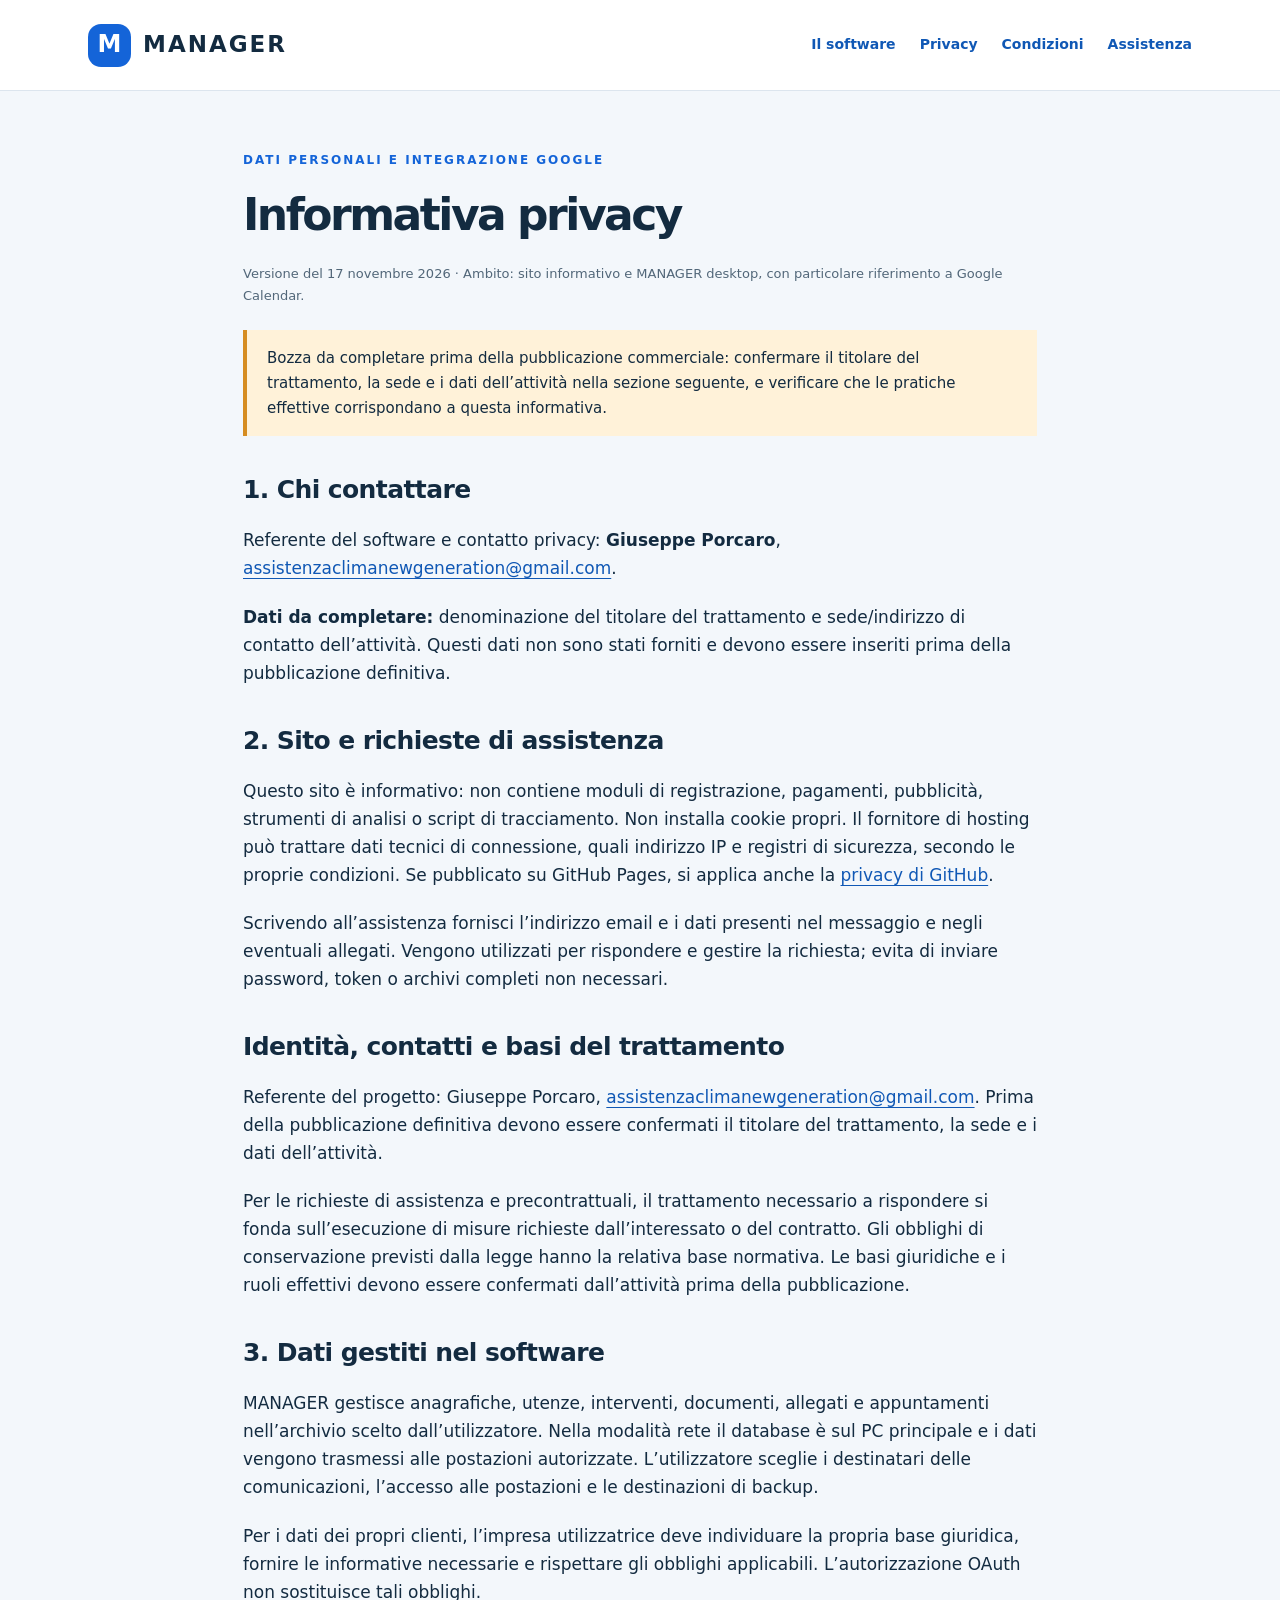
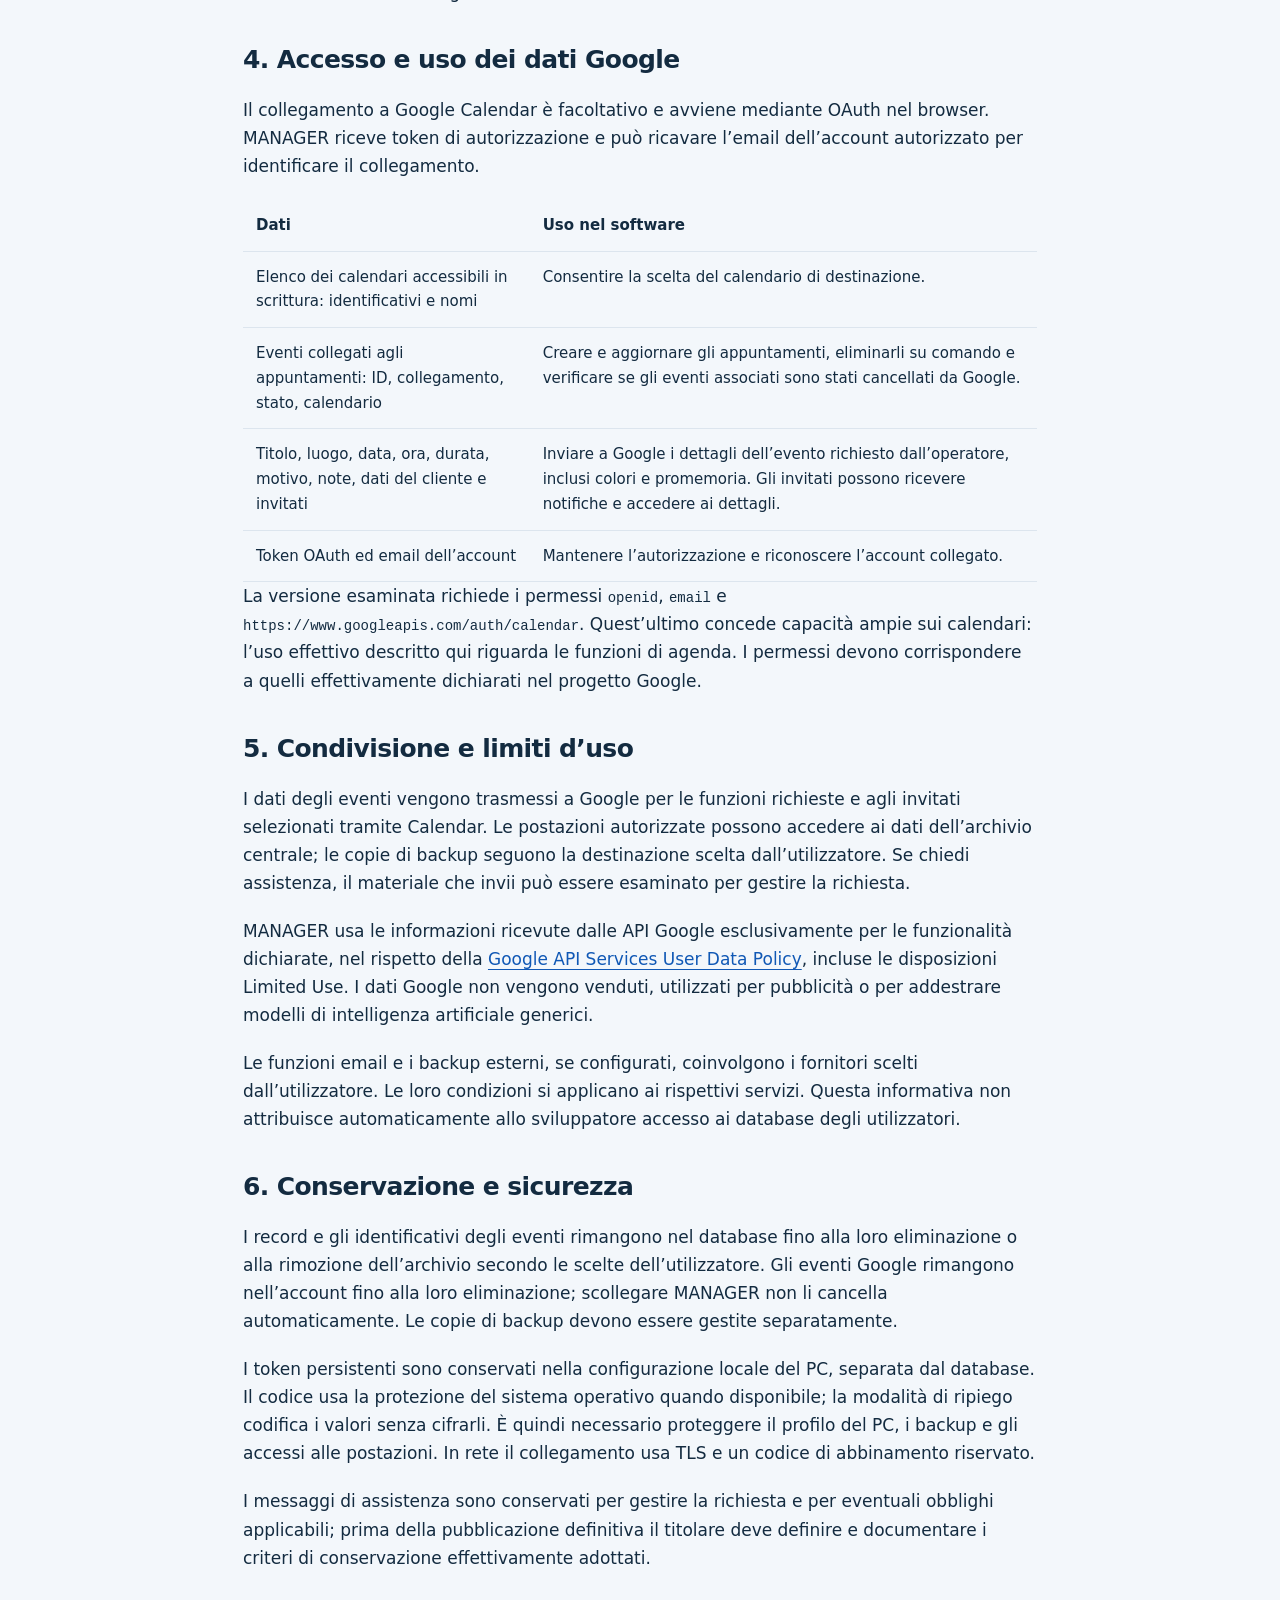
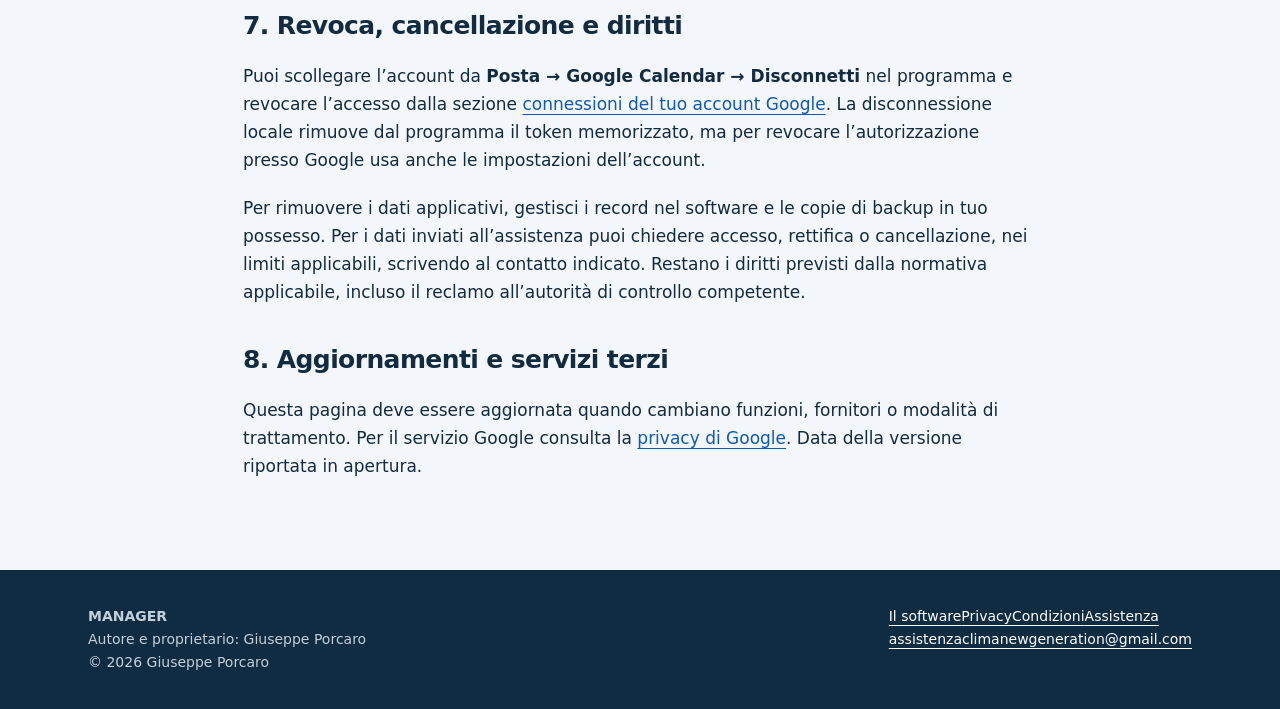
==== privacy.html @ 0ec97beb "Add files via upload" ====
<!doctype html><html lang="it"><head><meta charset="utf-8"><meta name="viewport" content="width=device-width,initial-scale=1"><meta name="description" content="Informativa privacy — MANAGER, gestione caldaie e climatizzatori di Giuseppe Porcaro."><title>Informativa privacy | MANAGER</title><link rel="stylesheet" href="assets/style.css"><link rel="icon" href="assets/favicon.svg" type="image/svg+xml"></head><body><a class="skip" href="#contenuto">Vai al contenuto</a><div class="top"><header class="wrap"><a class="brand" href="index.html"><span class="mark" aria-hidden="true">M</span>MANAGER</a><nav aria-label="Navigazione principale"><a href="index.html">Il software</a><a href="privacy.html" aria-current="page">Privacy</a><a href="termini.html">Condizioni</a><a href="assistenza.html">Assistenza</a></nav></header></div><main id="contenuto" class="wrap legal"><div class="eyebrow">Dati personali e integrazione Google</div><h1>Informativa privacy</h1><p class="note">Versione del 17 novembre 2026 · Ambito: sito informativo e MANAGER desktop, con particolare riferimento a Google Calendar.</p><div class="alert">Bozza da completare prima della pubblicazione commerciale: confermare il titolare del trattamento, la sede e i dati dell’attività nella sezione seguente, e verificare che le pratiche effettive corrispondano a questa informativa.</div><h2>1. Chi contattare</h2><p>Referente del software e contatto privacy: <strong>Giuseppe Porcaro</strong>, <a href="mailto:assistenzaclimanewgeneration@gmail.com">assistenzaclimanewgeneration@gmail.com</a>.</p><p><strong>Dati da completare:</strong> denominazione del titolare del trattamento e sede/indirizzo di contatto dell’attività. Questi dati non sono stati forniti e devono essere inseriti prima della pubblicazione definitiva.</p><h2>2. Sito e richieste di assistenza</h2><p>Questo sito è informativo: non contiene moduli di registrazione, pagamenti, pubblicità, strumenti di analisi o script di tracciamento. Non installa cookie propri. Il fornitore di hosting può trattare dati tecnici di connessione, quali indirizzo IP e registri di sicurezza, secondo le proprie condizioni. Se pubblicato su GitHub Pages, si applica anche la <a href="https://docs.github.com/en/site-policy/privacy-policies/github-general-privacy-statement">privacy di GitHub</a>.</p><p>Scrivendo all’assistenza fornisci l’indirizzo email e i dati presenti nel messaggio e negli eventuali allegati. Vengono utilizzati per rispondere e gestire la richiesta; evita di inviare password, token o archivi completi non necessari.</p><h2>Identità, contatti e basi del trattamento</h2><p>Referente del progetto: Giuseppe Porcaro, <a href="mailto:assistenzaclimanewgeneration@gmail.com">assistenzaclimanewgeneration@gmail.com</a>. Prima della pubblicazione definitiva devono essere confermati il titolare del trattamento, la sede e i dati dell’attività.</p><p>Per le richieste di assistenza e precontrattuali, il trattamento necessario a rispondere si fonda sull’esecuzione di misure richieste dall’interessato o del contratto. Gli obblighi di conservazione previsti dalla legge hanno la relativa base normativa. Le basi giuridiche e i ruoli effettivi devono essere confermati dall’attività prima della pubblicazione.</p><h2>3. Dati gestiti nel software</h2><p>MANAGER gestisce anagrafiche, utenze, interventi, documenti, allegati e appuntamenti nell’archivio scelto dall’utilizzatore. Nella modalità rete il database è sul PC principale e i dati vengono trasmessi alle postazioni autorizzate. L’utilizzatore sceglie i destinatari delle comunicazioni, l’accesso alle postazioni e le destinazioni di backup.</p><p>Per i dati dei propri clienti, l’impresa utilizzatrice deve individuare la propria base giuridica, fornire le informative necessarie e rispettare gli obblighi applicabili. L’autorizzazione OAuth non sostituisce tali obblighi.</p><h2 id="google">4. Accesso e uso dei dati Google</h2><p>Il collegamento a Google Calendar è facoltativo e avviene mediante OAuth nel browser. MANAGER riceve token di autorizzazione e può ricavare l’email dell’account autorizzato per identificare il collegamento.</p><table><thead><tr><th>Dati</th><th>Uso nel software</th></tr></thead><tbody><tr><td>Elenco dei calendari accessibili in scrittura: identificativi e nomi</td><td>Consentire la scelta del calendario di destinazione.</td></tr><tr><td>Eventi collegati agli appuntamenti: ID, collegamento, stato, calendario</td><td>Creare e aggiornare gli appuntamenti, eliminarli su comando e verificare se gli eventi associati sono stati cancellati da Google.</td></tr><tr><td>Titolo, luogo, data, ora, durata, motivo, note, dati del cliente e invitati</td><td>Inviare a Google i dettagli dell’evento richiesto dall’operatore, inclusi colori e promemoria. Gli invitati possono ricevere notifiche e accedere ai dettagli.</td></tr><tr><td>Token OAuth ed email dell’account</td><td>Mantenere l’autorizzazione e riconoscere l’account collegato.</td></tr></tbody></table><p>La versione esaminata richiede i permessi <code>openid</code>, <code>email</code> e <code>https://www.googleapis.com/auth/calendar</code>. Quest’ultimo concede capacità ampie sui calendari: l’uso effettivo descritto qui riguarda le funzioni di agenda. I permessi devono corrispondere a quelli effettivamente dichiarati nel progetto Google.</p><h2>5. Condivisione e limiti d’uso</h2><p>I dati degli eventi vengono trasmessi a Google per le funzioni richieste e agli invitati selezionati tramite Calendar. Le postazioni autorizzate possono accedere ai dati dell’archivio centrale; le copie di backup seguono la destinazione scelta dall’utilizzatore. Se chiedi assistenza, il materiale che invii può essere esaminato per gestire la richiesta.</p><p>MANAGER usa le informazioni ricevute dalle API Google esclusivamente per le funzionalità dichiarate, nel rispetto della <a href="https://developers.google.com/terms/api-services-user-data-policy">Google API Services User Data Policy</a>, incluse le disposizioni Limited Use. I dati Google non vengono venduti, utilizzati per pubblicità o per addestrare modelli di intelligenza artificiale generici.</p><p>Le funzioni email e i backup esterni, se configurati, coinvolgono i fornitori scelti dall’utilizzatore. Le loro condizioni si applicano ai rispettivi servizi. Questa informativa non attribuisce automaticamente allo sviluppatore accesso ai database degli utilizzatori.</p><h2>6. Conservazione e sicurezza</h2><p>I record e gli identificativi degli eventi rimangono nel database fino alla loro eliminazione o alla rimozione dell’archivio secondo le scelte dell’utilizzatore. Gli eventi Google rimangono nell’account fino alla loro eliminazione; scollegare MANAGER non li cancella automaticamente. Le copie di backup devono essere gestite separatamente.</p><p>I token persistenti sono conservati nella configurazione locale del PC, separata dal database. Il codice usa la protezione del sistema operativo quando disponibile; la modalità di ripiego codifica i valori senza cifrarli. È quindi necessario proteggere il profilo del PC, i backup e gli accessi alle postazioni. In rete il collegamento usa TLS e un codice di abbinamento riservato.</p><p>I messaggi di assistenza sono conservati per gestire la richiesta e per eventuali obblighi applicabili; prima della pubblicazione definitiva il titolare deve definire e documentare i criteri di conservazione effettivamente adottati.</p><h2>7. Revoca, cancellazione e diritti</h2><p>Puoi scollegare l’account da <strong>Posta → Google Calendar → Disconnetti</strong> nel programma e revocare l’accesso dalla sezione <a href="https://myaccount.google.com/connections">connessioni del tuo account Google</a>. La disconnessione locale rimuove dal programma il token memorizzato, ma per revocare l’autorizzazione presso Google usa anche le impostazioni dell’account.</p><p>Per rimuovere i dati applicativi, gestisci i record nel software e le copie di backup in tuo possesso. Per i dati inviati all’assistenza puoi chiedere accesso, rettifica o cancellazione, nei limiti applicabili, scrivendo al contatto indicato. Restano i diritti previsti dalla normativa applicabile, incluso il reclamo all’autorità di controllo competente.</p><h2>8. Aggiornamenti e servizi terzi</h2><p>Questa pagina deve essere aggiornata quando cambiano funzioni, fornitori o modalità di trattamento. Per il servizio Google consulta la <a href="https://policies.google.com/privacy">privacy di Google</a>. Data della versione riportata in apertura.</p></main><footer><div class="wrap foot"><div><strong>MANAGER</strong><br>Autore e proprietario: Giuseppe Porcaro<br>© 2026 Giuseppe Porcaro</div><div><a href="index.html">Il software</a><a href="privacy.html" aria-current="page">Privacy</a><a href="termini.html">Condizioni</a><a href="assistenza.html">Assistenza</a><br><a href="mailto:assistenzaclimanewgeneration@gmail.com">assistenzaclimanewgeneration@gmail.com</a></div></div></footer></body></html>
---- assets/style.css ----
:root{--ink:#132b40;--muted:#526779;--blue:#1464d8;--bg:#f3f7fb;--line:#dce5ee}*{box-sizing:border-box}html{scroll-behavior:smooth}body{margin:0;color:var(--ink);font:17px/1.65 system-ui,-apple-system,Segoe UI,sans-serif;background:var(--bg)}a{color:#1058b5;text-underline-offset:4px}a:focus-visible,button:focus-visible{outline:3px solid #eea535;outline-offset:5px}.wrap{max-width:1160px;margin:auto;padding:0 28px}.top{background:white;border-bottom:1px solid var(--line)}header{display:flex;align-items:center;justify-content:space-between;gap:25px;min-height:90px}nav{display:flex;gap:24px;flex-wrap:wrap}nav a{font-size:14px;text-decoration:none;font-weight:650}.brand{display:flex;align-items:center;gap:12px;color:var(--ink);font-size:23px;letter-spacing:2px;font-weight:850;text-decoration:none}.mark{background:var(--blue);color:white;display:grid;place-items:center;border-radius:13px;width:43px;height:43px;font-size:24px;letter-spacing:0}.hero{padding:90px 0 80px;background:linear-gradient(115deg,#e8f2ff,#f7fafc 68%)}.hero-grid{display:grid;grid-template-columns:1.25fr 1fr;gap:60px;align-items:center}.eyebrow{font-size:12px;letter-spacing:2px;text-transform:uppercase;font-weight:800;color:var(--blue)}h1{font-size:clamp(38px,5vw,66px);line-height:1.08;letter-spacing:-2.5px;margin:20px 0 25px}h2{font-size:30px;line-height:1.25;letter-spacing:-.6px}h3{font-size:20px;line-height:1.4}p{margin:0 0 20px}.lead{font-size:20px;color:var(--muted)}.btn{display:inline-block;padding:13px 22px;border-radius:8px;background:var(--blue);color:white;font-weight:700;text-decoration:none;font-size:15px}.secondary{background:white;color:var(--ink);border:1px solid var(--line)}.actions{display:flex;gap:12px;flex-wrap:wrap;margin:28px 0}.note{font-size:13px;color:var(--muted)}section{padding:60px 0}.grid{display:grid;grid-template-columns:repeat(3,1fr);gap:24px}.card{background:white;border:1px solid var(--line);padding:28px;border-radius:14px}.num{font-size:13px;font-weight:800;color:var(--blue)}.panel{background:#112e49;color:white;border-radius:20px;padding:32px;box-shadow:0 22px 50px #153c5f20}.panel h3{margin:15px 0 22px}.step{padding:14px 0;border-top:1px solid #ffffff25;display:flex;gap:15px}.step span{opacity:.65;font-size:13px}.panel small{color:#aec5da}.band{background:white;border-block:1px solid var(--line)}.split{display:grid;grid-template-columns:1fr 1fr;gap:55px;align-items:start}.legal{max-width:850px;padding-top:60px;padding-bottom:70px}.legal h1{font-size:44px}.legal h2{font-size:25px;margin-top:38px}.legal li{margin:8px 0}footer{padding:35px 0;background:#102c43;color:#c3d0da;font-size:14px}footer a{color:white}.foot{display:flex;justify-content:space-between;gap:25px;flex-wrap:wrap}.alert{background:#fff2d9;border-left:4px solid #d68d21;padding:16px 20px;font-size:15px;margin:24px 0}table{border-collapse:collapse;width:100%;font-size:15px}td,th{padding:13px;text-align:left;border-bottom:1px solid var(--line);vertical-align:top}code{overflow-wrap:anywhere;font-size:14px}.skip{position:absolute;left:-9999px}.skip:focus{left:10px;top:10px;background:white;padding:10px;z-index:5}@media(max-width:760px){header{align-items:flex-start;flex-direction:column;padding-block:20px;gap:14px}nav{gap:16px}.hero{padding:45px 0}.hero-grid,.split,.grid{grid-template-columns:1fr;gap:25px}.wrap{padding-inline:20px}section{padding:38px 0}h1{letter-spacing:-1.5px}.legal h1{font-size:36px}table{display:block;overflow:auto}}@media print{header,footer,.actions{display:none}body{background:white}.legal{padding:0}}
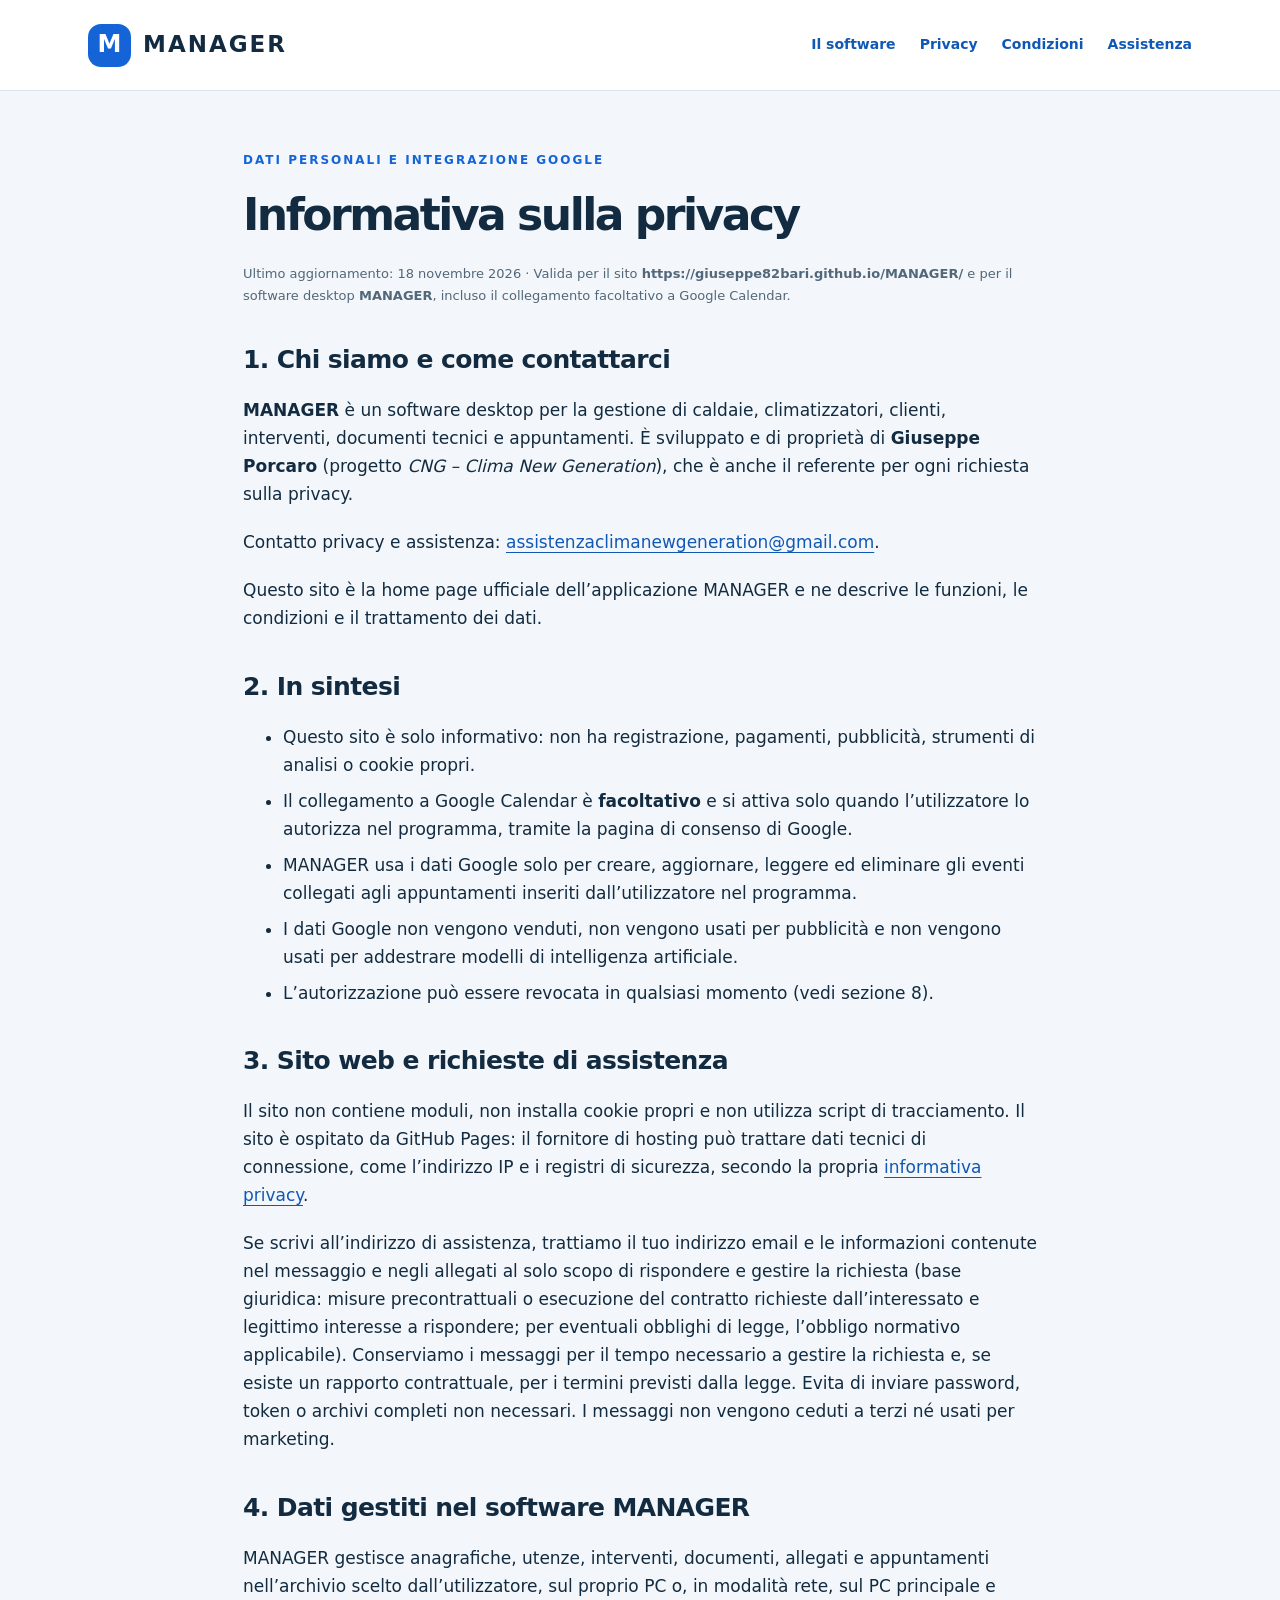
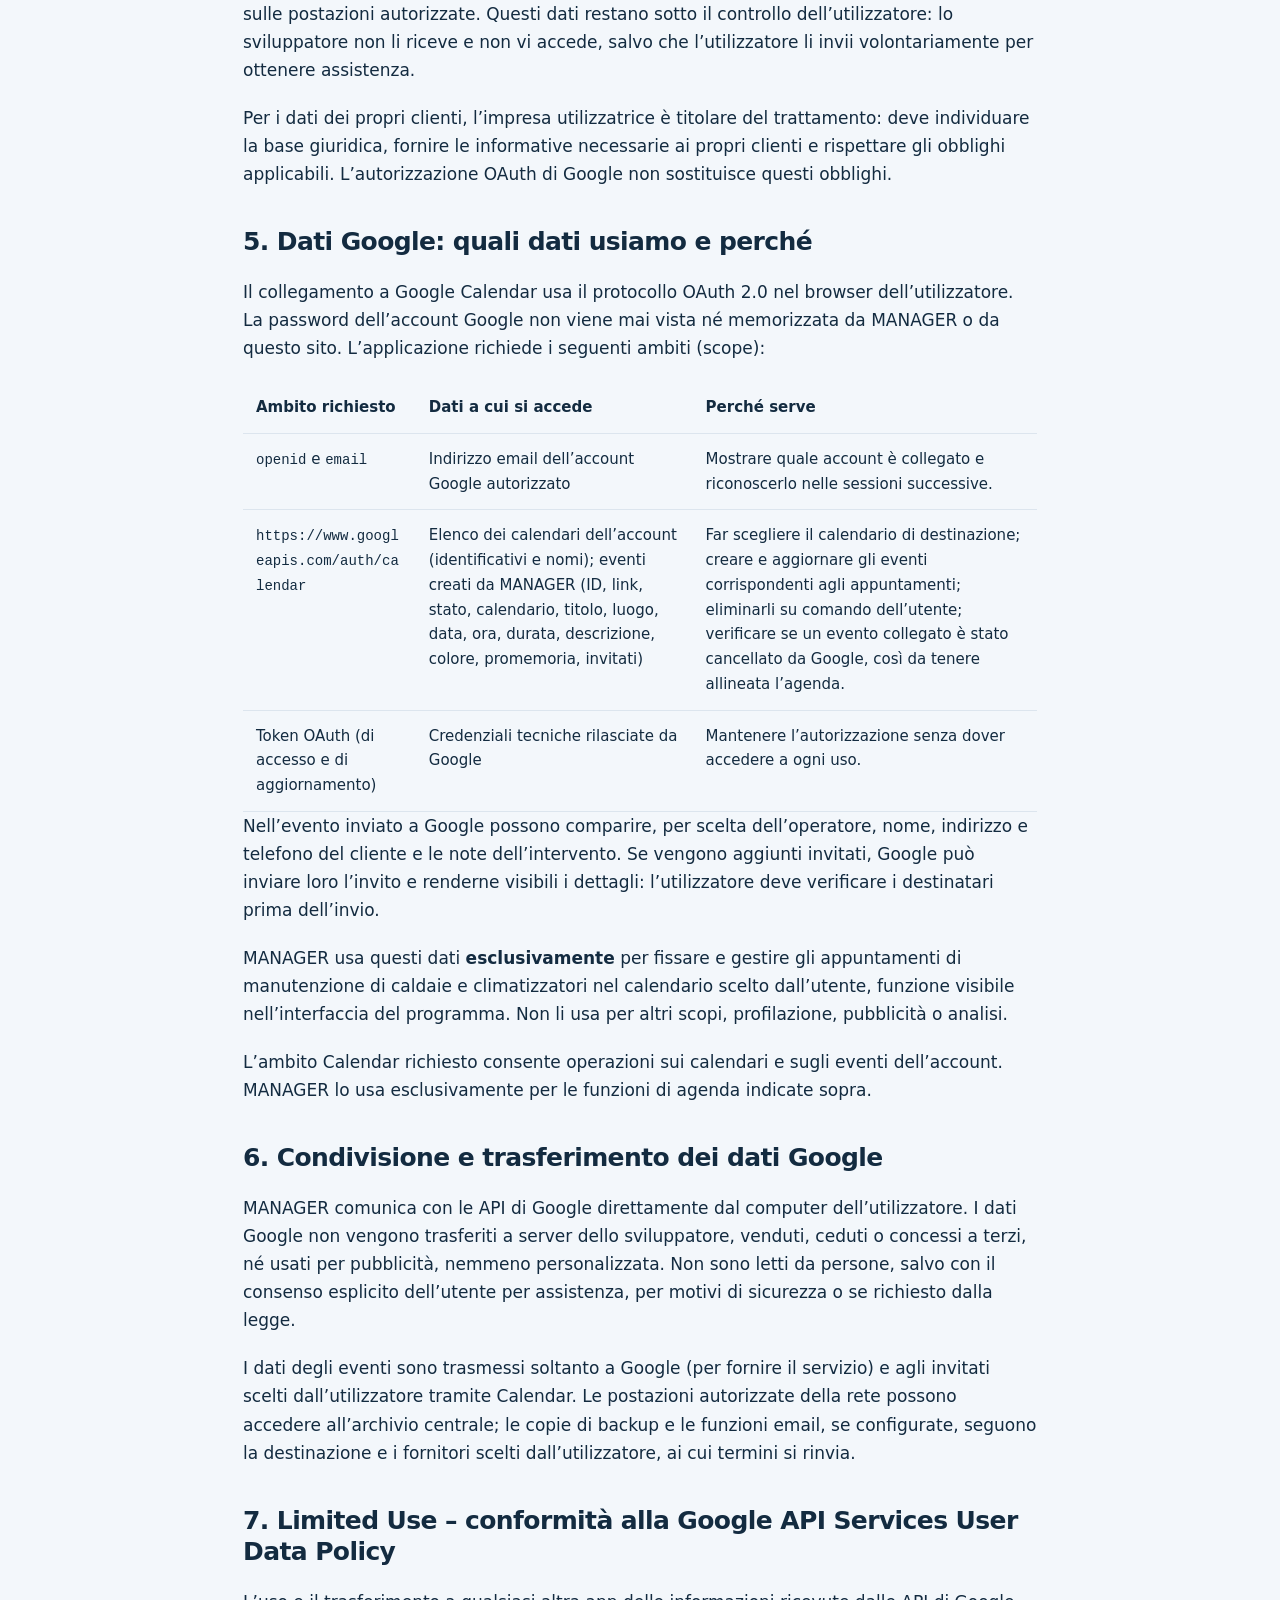
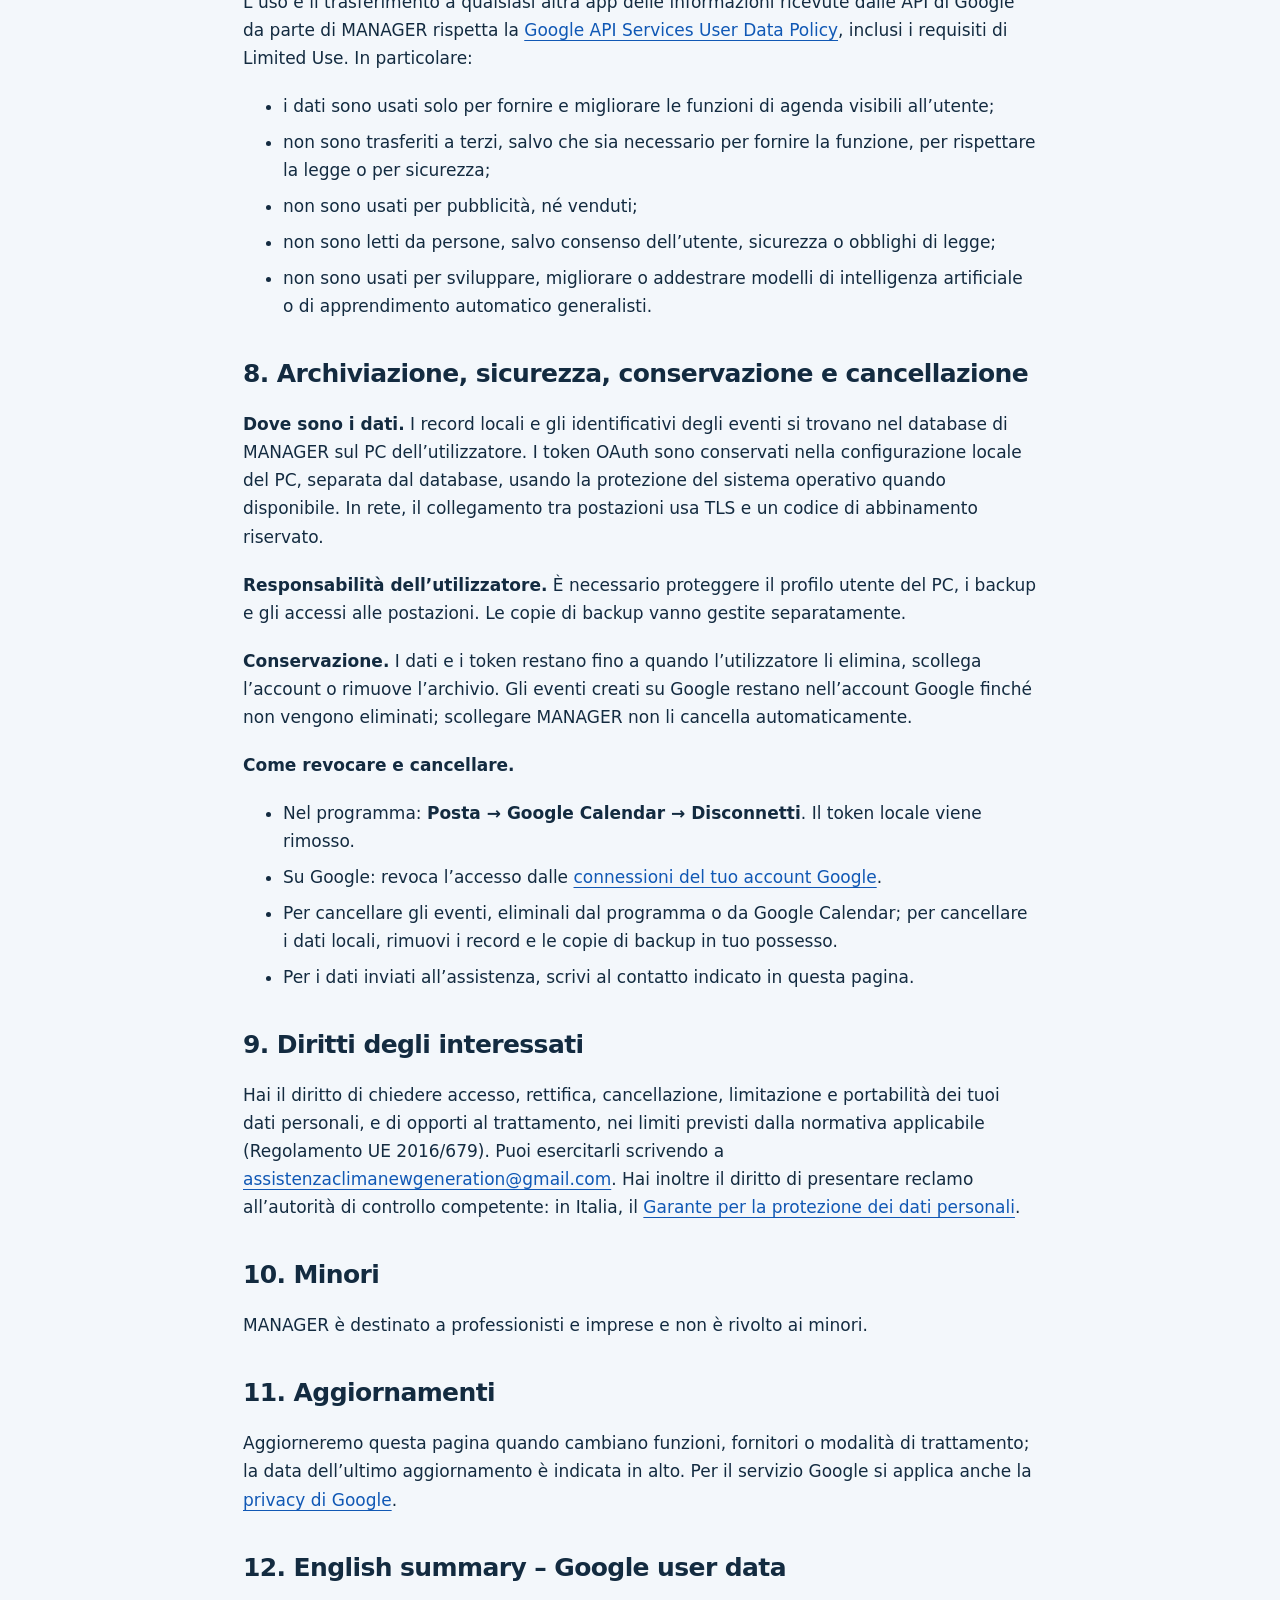
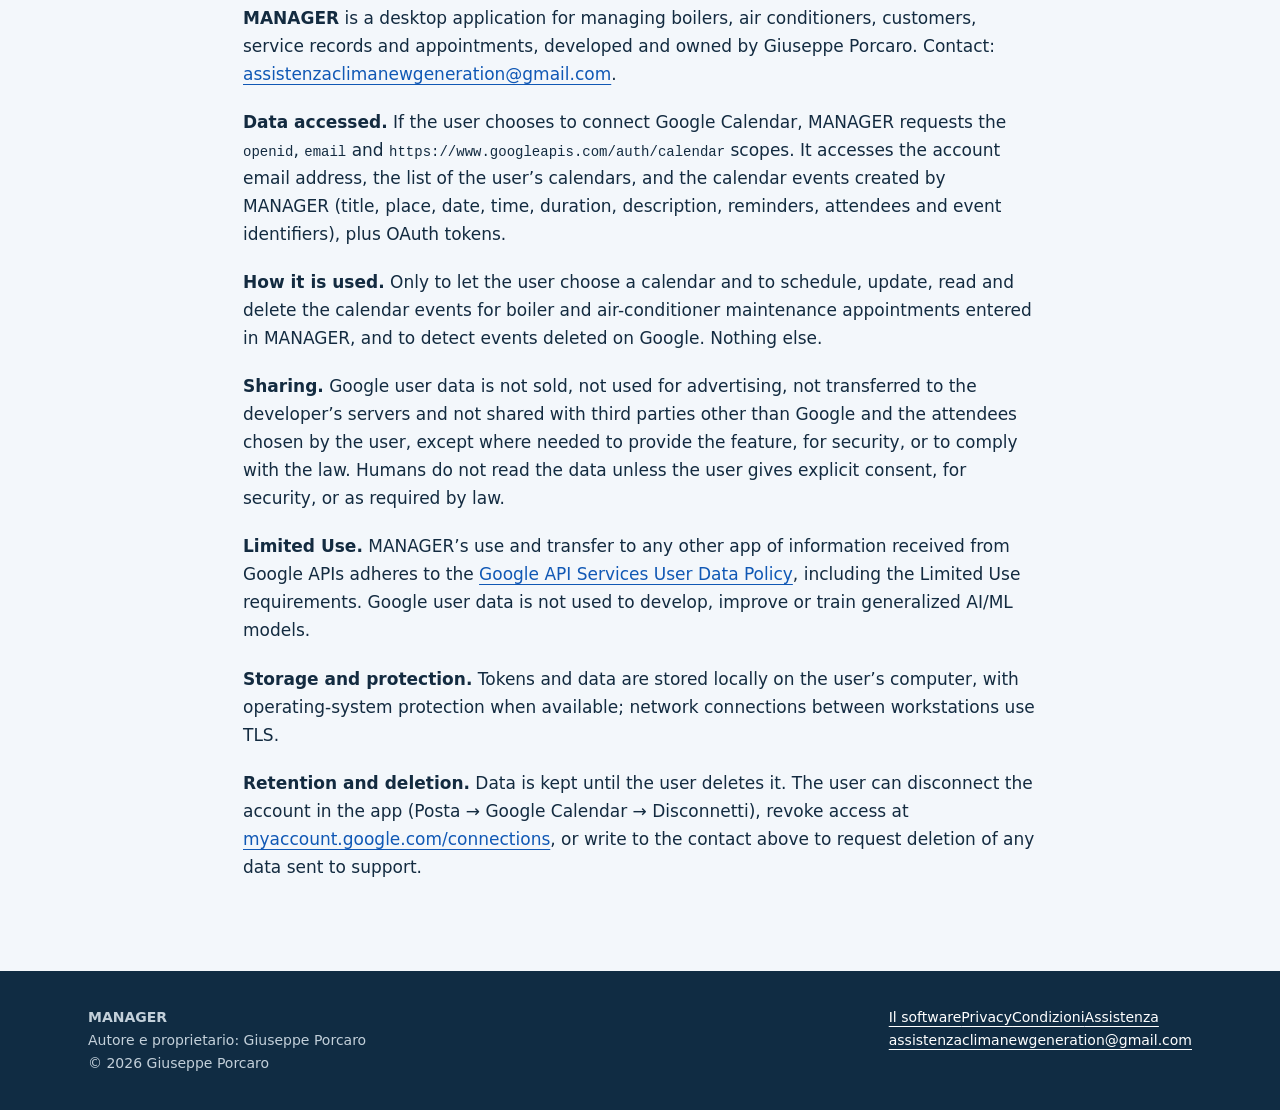
==== commit 62cb1a00: "Add files via upload" ====
--- a/privacy.html
+++ b/privacy.html
@@ -1 +1,79 @@
-<!doctype html><html lang="it"><head><meta charset="utf-8"><meta name="viewport" content="width=device-width,initial-scale=1"><meta name="description" content="Informativa privacy — MANAGER, gestione caldaie e climatizzatori di Giuseppe Porcaro."><title>Informativa privacy | MANAGER</title><link rel="stylesheet" href="assets/style.css"><link rel="icon" href="assets/favicon.svg" type="image/svg+xml"></head><body><a class="skip" href="#contenuto">Vai al contenuto</a><div class="top"><header class="wrap"><a class="brand" href="index.html"><span class="mark" aria-hidden="true">M</span>MANAGER</a><nav aria-label="Navigazione principale"><a href="index.html">Il software</a><a href="privacy.html" aria-current="page">Privacy</a><a href="termini.html">Condizioni</a><a href="assistenza.html">Assistenza</a></nav></header></div><main id="contenuto" class="wrap legal"><div class="eyebrow">Dati personali e integrazione Google</div><h1>Informativa privacy</h1><p class="note">Versione del 17 novembre 2026 · Ambito: sito informativo e MANAGER desktop, con particolare riferimento a Google Calendar.</p><div class="alert">Bozza da completare prima della pubblicazione commerciale: confermare il titolare del trattamento, la sede e i dati dell’attività nella sezione seguente, e verificare che le pratiche effettive corrispondano a questa informativa.</div><h2>1. Chi contattare</h2><p>Referente del software e contatto privacy: <strong>Giuseppe Porcaro</strong>, <a href="mailto:assistenzaclimanewgeneration@gmail.com">assistenzaclimanewgeneration@gmail.com</a>.</p><p><strong>Dati da completare:</strong> denominazione del titolare del trattamento e sede/indirizzo di contatto dell’attività. Questi dati non sono stati forniti e devono essere inseriti prima della pubblicazione definitiva.</p><h2>2. Sito e richieste di assistenza</h2><p>Questo sito è informativo: non contiene moduli di registrazione, pagamenti, pubblicità, strumenti di analisi o script di tracciamento. Non installa cookie propri. Il fornitore di hosting può trattare dati tecnici di connessione, quali indirizzo IP e registri di sicurezza, secondo le proprie condizioni. Se pubblicato su GitHub Pages, si applica anche la <a href="https://docs.github.com/en/site-policy/privacy-policies/github-general-privacy-statement">privacy di GitHub</a>.</p><p>Scrivendo all’assistenza fornisci l’indirizzo email e i dati presenti nel messaggio e negli eventuali allegati. Vengono utilizzati per rispondere e gestire la richiesta; evita di inviare password, token o archivi completi non necessari.</p><h2>Identità, contatti e basi del trattamento</h2><p>Referente del progetto: Giuseppe Porcaro, <a href="mailto:assistenzaclimanewgeneration@gmail.com">assistenzaclimanewgeneration@gmail.com</a>. Prima della pubblicazione definitiva devono essere confermati il titolare del trattamento, la sede e i dati dell’attività.</p><p>Per le richieste di assistenza e precontrattuali, il trattamento necessario a rispondere si fonda sull’esecuzione di misure richieste dall’interessato o del contratto. Gli obblighi di conservazione previsti dalla legge hanno la relativa base normativa. Le basi giuridiche e i ruoli effettivi devono essere confermati dall’attività prima della pubblicazione.</p><h2>3. Dati gestiti nel software</h2><p>MANAGER gestisce anagrafiche, utenze, interventi, documenti, allegati e appuntamenti nell’archivio scelto dall’utilizzatore. Nella modalità rete il database è sul PC principale e i dati vengono trasmessi alle postazioni autorizzate. L’utilizzatore sceglie i destinatari delle comunicazioni, l’accesso alle postazioni e le destinazioni di backup.</p><p>Per i dati dei propri clienti, l’impresa utilizzatrice deve individuare la propria base giuridica, fornire le informative necessarie e rispettare gli obblighi applicabili. L’autorizzazione OAuth non sostituisce tali obblighi.</p><h2 id="google">4. Accesso e uso dei dati Google</h2><p>Il collegamento a Google Calendar è facoltativo e avviene mediante OAuth nel browser. MANAGER riceve token di autorizzazione e può ricavare l’email dell’account autorizzato per identificare il collegamento.</p><table><thead><tr><th>Dati</th><th>Uso nel software</th></tr></thead><tbody><tr><td>Elenco dei calendari accessibili in scrittura: identificativi e nomi</td><td>Consentire la scelta del calendario di destinazione.</td></tr><tr><td>Eventi collegati agli appuntamenti: ID, collegamento, stato, calendario</td><td>Creare e aggiornare gli appuntamenti, eliminarli su comando e verificare se gli eventi associati sono stati cancellati da Google.</td></tr><tr><td>Titolo, luogo, data, ora, durata, motivo, note, dati del cliente e invitati</td><td>Inviare a Google i dettagli dell’evento richiesto dall’operatore, inclusi colori e promemoria. Gli invitati possono ricevere notifiche e accedere ai dettagli.</td></tr><tr><td>Token OAuth ed email dell’account</td><td>Mantenere l’autorizzazione e riconoscere l’account collegato.</td></tr></tbody></table><p>La versione esaminata richiede i permessi <code>openid</code>, <code>email</code> e <code>https://www.googleapis.com/auth/calendar</code>. Quest’ultimo concede capacità ampie sui calendari: l’uso effettivo descritto qui riguarda le funzioni di agenda. I permessi devono corrispondere a quelli effettivamente dichiarati nel progetto Google.</p><h2>5. Condivisione e limiti d’uso</h2><p>I dati degli eventi vengono trasmessi a Google per le funzioni richieste e agli invitati selezionati tramite Calendar. Le postazioni autorizzate possono accedere ai dati dell’archivio centrale; le copie di backup seguono la destinazione scelta dall’utilizzatore. Se chiedi assistenza, il materiale che invii può essere esaminato per gestire la richiesta.</p><p>MANAGER usa le informazioni ricevute dalle API Google esclusivamente per le funzionalità dichiarate, nel rispetto della <a href="https://developers.google.com/terms/api-services-user-data-policy">Google API Services User Data Policy</a>, incluse le disposizioni Limited Use. I dati Google non vengono venduti, utilizzati per pubblicità o per addestrare modelli di intelligenza artificiale generici.</p><p>Le funzioni email e i backup esterni, se configurati, coinvolgono i fornitori scelti dall’utilizzatore. Le loro condizioni si applicano ai rispettivi servizi. Questa informativa non attribuisce automaticamente allo sviluppatore accesso ai database degli utilizzatori.</p><h2>6. Conservazione e sicurezza</h2><p>I record e gli identificativi degli eventi rimangono nel database fino alla loro eliminazione o alla rimozione dell’archivio secondo le scelte dell’utilizzatore. Gli eventi Google rimangono nell’account fino alla loro eliminazione; scollegare MANAGER non li cancella automaticamente. Le copie di backup devono essere gestite separatamente.</p><p>I token persistenti sono conservati nella configurazione locale del PC, separata dal database. Il codice usa la protezione del sistema operativo quando disponibile; la modalità di ripiego codifica i valori senza cifrarli. È quindi necessario proteggere il profilo del PC, i backup e gli accessi alle postazioni. In rete il collegamento usa TLS e un codice di abbinamento riservato.</p><p>I messaggi di assistenza sono conservati per gestire la richiesta e per eventuali obblighi applicabili; prima della pubblicazione definitiva il titolare deve definire e documentare i criteri di conservazione effettivamente adottati.</p><h2>7. Revoca, cancellazione e diritti</h2><p>Puoi scollegare l’account da <strong>Posta → Google Calendar → Disconnetti</strong> nel programma e revocare l’accesso dalla sezione <a href="https://myaccount.google.com/connections">connessioni del tuo account Google</a>. La disconnessione locale rimuove dal programma il token memorizzato, ma per revocare l’autorizzazione presso Google usa anche le impostazioni dell’account.</p><p>Per rimuovere i dati applicativi, gestisci i record nel software e le copie di backup in tuo possesso. Per i dati inviati all’assistenza puoi chiedere accesso, rettifica o cancellazione, nei limiti applicabili, scrivendo al contatto indicato. Restano i diritti previsti dalla normativa applicabile, incluso il reclamo all’autorità di controllo competente.</p><h2>8. Aggiornamenti e servizi terzi</h2><p>Questa pagina deve essere aggiornata quando cambiano funzioni, fornitori o modalità di trattamento. Per il servizio Google consulta la <a href="https://policies.google.com/privacy">privacy di Google</a>. Data della versione riportata in apertura.</p></main><footer><div class="wrap foot"><div><strong>MANAGER</strong><br>Autore e proprietario: Giuseppe Porcaro<br>© 2026 Giuseppe Porcaro</div><div><a href="index.html">Il software</a><a href="privacy.html" aria-current="page">Privacy</a><a href="termini.html">Condizioni</a><a href="assistenza.html">Assistenza</a><br><a href="mailto:assistenzaclimanewgeneration@gmail.com">assistenzaclimanewgeneration@gmail.com</a></div></div></footer></body></html>+<!doctype html><html lang="it"><head><meta charset="utf-8"><meta name="viewport" content="width=device-width,initial-scale=1"><meta name="description" content="Informativa privacy — MANAGER, gestione caldaie e climatizzatori di Giuseppe Porcaro."><title>Informativa privacy | MANAGER</title><link rel="stylesheet" href="assets/style.css"><link rel="icon" href="assets/favicon.svg" type="image/svg+xml"></head><body><a class="skip" href="#contenuto">Vai al contenuto</a><div class="top"><header class="wrap"><a class="brand" href="index.html"><span class="mark" aria-hidden="true">M</span>MANAGER</a><nav aria-label="Navigazione principale"><a href="index.html">Il software</a><a href="privacy.html" aria-current="page">Privacy</a><a href="termini.html">Condizioni</a><a href="assistenza.html">Assistenza</a></nav></header></div><main id="contenuto" class="wrap legal"><div class="eyebrow">Dati personali e integrazione Google</div><h1>Informativa sulla privacy</h1><p class="note">Ultimo aggiornamento: 18 novembre 2026 · Valida per il sito <strong>https://giuseppe82bari.github.io/MANAGER/</strong> e per il software desktop <strong>MANAGER</strong>, incluso il collegamento facoltativo a Google Calendar.</p>
+
+<h2>1. Chi siamo e come contattarci</h2>
+<p><strong>MANAGER</strong> è un software desktop per la gestione di caldaie, climatizzatori, clienti, interventi, documenti tecnici e appuntamenti. È sviluppato e di proprietà di <strong>Giuseppe Porcaro</strong> (progetto <em>CNG – Clima New Generation</em>), che è anche il referente per ogni richiesta sulla privacy.</p>
+<p>Contatto privacy e assistenza: <a href="mailto:assistenzaclimanewgeneration@gmail.com">assistenzaclimanewgeneration@gmail.com</a>.</p>
+<p>Questo sito è la home page ufficiale dell’applicazione MANAGER e ne descrive le funzioni, le condizioni e il trattamento dei dati.</p>
+
+<h2>2. In sintesi</h2>
+<ul>
+<li>Questo sito è solo informativo: non ha registrazione, pagamenti, pubblicità, strumenti di analisi o cookie propri.</li>
+<li>Il collegamento a Google Calendar è <strong>facoltativo</strong> e si attiva solo quando l’utilizzatore lo autorizza nel programma, tramite la pagina di consenso di Google.</li>
+<li>MANAGER usa i dati Google solo per creare, aggiornare, leggere ed eliminare gli eventi collegati agli appuntamenti inseriti dall’utilizzatore nel programma.</li>
+<li>I dati Google non vengono venduti, non vengono usati per pubblicità e non vengono usati per addestrare modelli di intelligenza artificiale.</li>
+<li>L’autorizzazione può essere revocata in qualsiasi momento (vedi sezione 8).</li>
+</ul>
+
+<h2>3. Sito web e richieste di assistenza</h2>
+<p>Il sito non contiene moduli, non installa cookie propri e non utilizza script di tracciamento. Il sito è ospitato da GitHub Pages: il fornitore di hosting può trattare dati tecnici di connessione, come l’indirizzo IP e i registri di sicurezza, secondo la propria <a href="https://docs.github.com/en/site-policy/privacy-policies/github-general-privacy-statement">informativa privacy</a>.</p>
+<p>Se scrivi all’indirizzo di assistenza, trattiamo il tuo indirizzo email e le informazioni contenute nel messaggio e negli allegati al solo scopo di rispondere e gestire la richiesta (base giuridica: misure precontrattuali o esecuzione del contratto richieste dall’interessato e legittimo interesse a rispondere; per eventuali obblighi di legge, l’obbligo normativo applicabile). Conserviamo i messaggi per il tempo necessario a gestire la richiesta e, se esiste un rapporto contrattuale, per i termini previsti dalla legge. Evita di inviare password, token o archivi completi non necessari. I messaggi non vengono ceduti a terzi né usati per marketing.</p>
+
+<h2>4. Dati gestiti nel software MANAGER</h2>
+<p>MANAGER gestisce anagrafiche, utenze, interventi, documenti, allegati e appuntamenti nell’archivio scelto dall’utilizzatore, sul proprio PC o, in modalità rete, sul PC principale e sulle postazioni autorizzate. Questi dati restano sotto il controllo dell’utilizzatore: lo sviluppatore non li riceve e non vi accede, salvo che l’utilizzatore li invii volontariamente per ottenere assistenza.</p>
+<p>Per i dati dei propri clienti, l’impresa utilizzatrice è titolare del trattamento: deve individuare la base giuridica, fornire le informative necessarie ai propri clienti e rispettare gli obblighi applicabili. L’autorizzazione OAuth di Google non sostituisce questi obblighi.</p>
+
+<h2 id="google">5. Dati Google: quali dati usiamo e perché</h2>
+<p>Il collegamento a Google Calendar usa il protocollo OAuth 2.0 nel browser dell’utilizzatore. La password dell’account Google non viene mai vista né memorizzata da MANAGER o da questo sito. L’applicazione richiede i seguenti ambiti (scope):</p>
+<table><thead><tr><th>Ambito richiesto</th><th>Dati a cui si accede</th><th>Perché serve</th></tr></thead><tbody>
+<tr><td><code>openid</code> e <code>email</code></td><td>Indirizzo email dell’account Google autorizzato</td><td>Mostrare quale account è collegato e riconoscerlo nelle sessioni successive.</td></tr>
+<tr><td><code>https://www.googleapis.com/auth/calendar</code></td><td>Elenco dei calendari dell’account (identificativi e nomi); eventi creati da MANAGER (ID, link, stato, calendario, titolo, luogo, data, ora, durata, descrizione, colore, promemoria, invitati)</td><td>Far scegliere il calendario di destinazione; creare e aggiornare gli eventi corrispondenti agli appuntamenti; eliminarli su comando dell’utente; verificare se un evento collegato è stato cancellato da Google, così da tenere allineata l’agenda.</td></tr>
+<tr><td>Token OAuth (di accesso e di aggiornamento)</td><td>Credenziali tecniche rilasciate da Google</td><td>Mantenere l’autorizzazione senza dover accedere a ogni uso.</td></tr>
+</tbody></table>
+<p>Nell’evento inviato a Google possono comparire, per scelta dell’operatore, nome, indirizzo e telefono del cliente e le note dell’intervento. Se vengono aggiunti invitati, Google può inviare loro l’invito e renderne visibili i dettagli: l’utilizzatore deve verificare i destinatari prima dell’invio.</p>
+<p>MANAGER usa questi dati <strong>esclusivamente</strong> per fissare e gestire gli appuntamenti di manutenzione di caldaie e climatizzatori nel calendario scelto dall’utente, funzione visibile nell’interfaccia del programma. Non li usa per altri scopi, profilazione, pubblicità o analisi.</p>
+<p>L’ambito Calendar richiesto consente operazioni sui calendari e sugli eventi dell’account. MANAGER lo usa esclusivamente per le funzioni di agenda indicate sopra.</p>
+
+<h2>6. Condivisione e trasferimento dei dati Google</h2>
+<p>MANAGER comunica con le API di Google direttamente dal computer dell’utilizzatore. I dati Google non vengono trasferiti a server dello sviluppatore, venduti, ceduti o concessi a terzi, né usati per pubblicità, nemmeno personalizzata. Non sono letti da persone, salvo con il consenso esplicito dell’utente per assistenza, per motivi di sicurezza o se richiesto dalla legge.</p>
+<p>I dati degli eventi sono trasmessi soltanto a Google (per fornire il servizio) e agli invitati scelti dall’utilizzatore tramite Calendar. Le postazioni autorizzate della rete possono accedere all’archivio centrale; le copie di backup e le funzioni email, se configurate, seguono la destinazione e i fornitori scelti dall’utilizzatore, ai cui termini si rinvia.</p>
+
+<h2>7. Limited Use – conformità alla Google API Services User Data Policy</h2>
+<p>L’uso e il trasferimento a qualsiasi altra app delle informazioni ricevute dalle API di Google da parte di MANAGER rispetta la <a href="https://developers.google.com/terms/api-services-user-data-policy">Google API Services User Data Policy</a>, inclusi i requisiti di Limited Use. In particolare:</p>
+<ul>
+<li>i dati sono usati solo per fornire e migliorare le funzioni di agenda visibili all’utente;</li>
+<li>non sono trasferiti a terzi, salvo che sia necessario per fornire la funzione, per rispettare la legge o per sicurezza;</li>
+<li>non sono usati per pubblicità, né venduti;</li>
+<li>non sono letti da persone, salvo consenso dell’utente, sicurezza o obblighi di legge;</li>
+<li>non sono usati per sviluppare, migliorare o addestrare modelli di intelligenza artificiale o di apprendimento automatico generalisti.</li>
+</ul>
+
+<h2>8. Archiviazione, sicurezza, conservazione e cancellazione</h2>
+<p><strong>Dove sono i dati.</strong> I record locali e gli identificativi degli eventi si trovano nel database di MANAGER sul PC dell’utilizzatore. I token OAuth sono conservati nella configurazione locale del PC, separata dal database, usando la protezione del sistema operativo quando disponibile. In rete, il collegamento tra postazioni usa TLS e un codice di abbinamento riservato.</p>
+<p><strong>Responsabilità dell’utilizzatore.</strong> È necessario proteggere il profilo utente del PC, i backup e gli accessi alle postazioni. Le copie di backup vanno gestite separatamente.</p>
+<p><strong>Conservazione.</strong> I dati e i token restano fino a quando l’utilizzatore li elimina, scollega l’account o rimuove l’archivio. Gli eventi creati su Google restano nell’account Google finché non vengono eliminati; scollegare MANAGER non li cancella automaticamente.</p>
+<p><strong>Come revocare e cancellare.</strong></p>
+<ul>
+<li>Nel programma: <strong>Posta → Google Calendar → Disconnetti</strong>. Il token locale viene rimosso.</li>
+<li>Su Google: revoca l’accesso dalle <a href="https://myaccount.google.com/connections">connessioni del tuo account Google</a>.</li>
+<li>Per cancellare gli eventi, eliminali dal programma o da Google Calendar; per cancellare i dati locali, rimuovi i record e le copie di backup in tuo possesso.</li>
+<li>Per i dati inviati all’assistenza, scrivi al contatto indicato in questa pagina.</li>
+</ul>
+
+<h2>9. Diritti degli interessati</h2>
+<p>Hai il diritto di chiedere accesso, rettifica, cancellazione, limitazione e portabilità dei tuoi dati personali, e di opporti al trattamento, nei limiti previsti dalla normativa applicabile (Regolamento UE 2016/679). Puoi esercitarli scrivendo a <a href="mailto:assistenzaclimanewgeneration@gmail.com">assistenzaclimanewgeneration@gmail.com</a>. Hai inoltre il diritto di presentare reclamo all’autorità di controllo competente: in Italia, il <a href="https://www.garanteprivacy.it">Garante per la protezione dei dati personali</a>.</p>
+
+<h2>10. Minori</h2>
+<p>MANAGER è destinato a professionisti e imprese e non è rivolto ai minori.</p>
+
+<h2>11. Aggiornamenti</h2>
+<p>Aggiorneremo questa pagina quando cambiano funzioni, fornitori o modalità di trattamento; la data dell’ultimo aggiornamento è indicata in alto. Per il servizio Google si applica anche la <a href="https://policies.google.com/privacy">privacy di Google</a>.</p>
+
+<h2 id="english">12. English summary – Google user data</h2>
+<p><strong>MANAGER</strong> is a desktop application for managing boilers, air conditioners, customers, service records and appointments, developed and owned by Giuseppe Porcaro. Contact: <a href="mailto:assistenzaclimanewgeneration@gmail.com">assistenzaclimanewgeneration@gmail.com</a>.</p>
+<p><strong>Data accessed.</strong> If the user chooses to connect Google Calendar, MANAGER requests the <code>openid</code>, <code>email</code> and <code>https://www.googleapis.com/auth/calendar</code> scopes. It accesses the account email address, the list of the user’s calendars, and the calendar events created by MANAGER (title, place, date, time, duration, description, reminders, attendees and event identifiers), plus OAuth tokens.</p>
+<p><strong>How it is used.</strong> Only to let the user choose a calendar and to schedule, update, read and delete the calendar events for boiler and air-conditioner maintenance appointments entered in MANAGER, and to detect events deleted on Google. Nothing else.</p>
+<p><strong>Sharing.</strong> Google user data is not sold, not used for advertising, not transferred to the developer’s servers and not shared with third parties other than Google and the attendees chosen by the user, except where needed to provide the feature, for security, or to comply with the law. Humans do not read the data unless the user gives explicit consent, for security, or as required by law.</p>
+<p><strong>Limited Use.</strong> MANAGER’s use and transfer to any other app of information received from Google APIs adheres to the <a href="https://developers.google.com/terms/api-services-user-data-policy">Google API Services User Data Policy</a>, including the Limited Use requirements. Google user data is not used to develop, improve or train generalized AI/ML models.</p>
+<p><strong>Storage and protection.</strong> Tokens and data are stored locally on the user’s computer, with operating-system protection when available; network connections between workstations use TLS.</p>
+<p><strong>Retention and deletion.</strong> Data is kept until the user deletes it. The user can disconnect the account in the app (Posta → Google Calendar → Disconnetti), revoke access at <a href="https://myaccount.google.com/connections">myaccount.google.com/connections</a>, or write to the contact above to request deletion of any data sent to support.</p>
+</main><footer><div class="wrap foot"><div><strong>MANAGER</strong><br>Autore e proprietario: Giuseppe Porcaro<br>© 2026 Giuseppe Porcaro</div><div><a href="index.html">Il software</a><a href="privacy.html" aria-current="page">Privacy</a><a href="termini.html">Condizioni</a><a href="assistenza.html">Assistenza</a><br><a href="mailto:assistenzaclimanewgeneration@gmail.com">assistenzaclimanewgeneration@gmail.com</a></div></div></footer></body></html>
